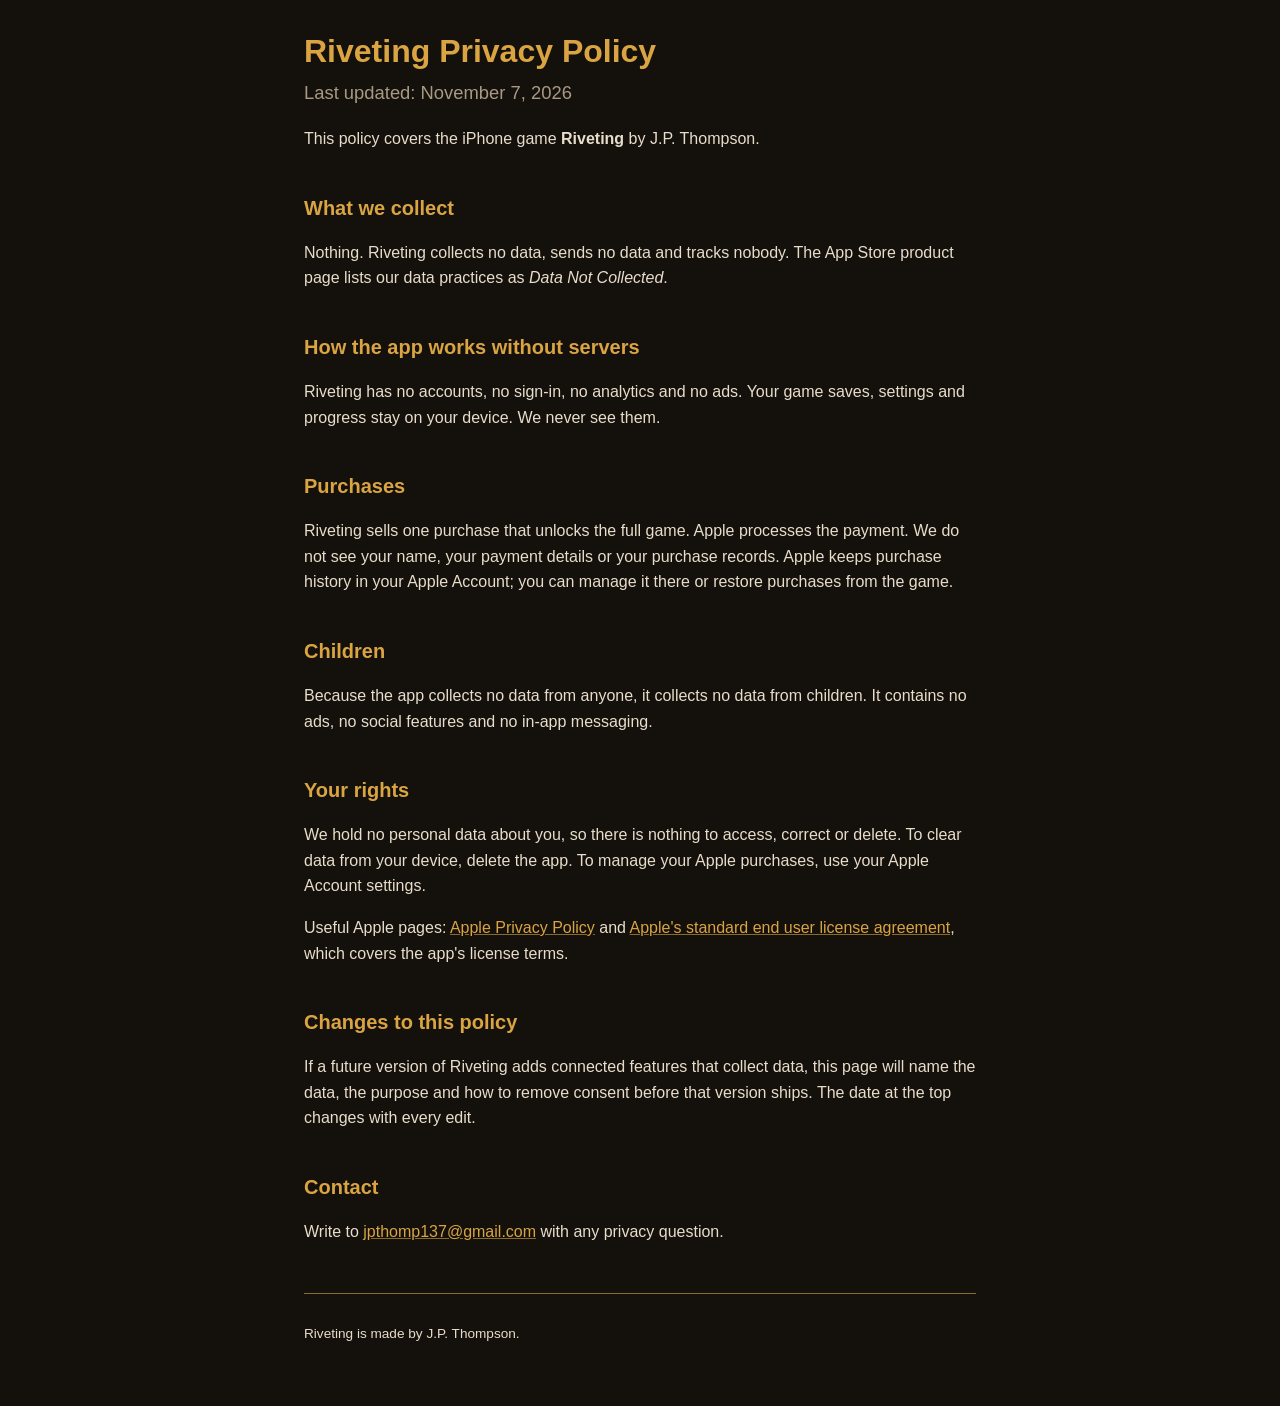
==== privacy.html @ 24a3f45d "Add Riveting support, privacy and marketing pages" ====
<!DOCTYPE html>
<html lang="en">
<head>
  <meta charset="utf-8">
  <meta name="viewport" content="width=device-width, initial-scale=1">
  <meta name="description" content="Privacy policy for Riveting, a roguelike pinball dungeon crawl for iPhone.">
  <title>Riveting — Privacy Policy</title>
  <link rel="stylesheet" href="styles.css">
</head>
<body>
  <header>
    <h1>Riveting Privacy Policy</h1>
    <p class="tagline">Last updated: November 7, 2026</p>
  </header>
  <main>
    <p>This policy covers the iPhone game <strong>Riveting</strong> by J.P. Thompson.</p>

    <h2>What we collect</h2>
    <p>Nothing. Riveting collects no data, sends no data and tracks nobody. The App Store product page lists our data practices as <em>Data Not Collected</em>.</p>

    <h2>How the app works without servers</h2>
    <p>Riveting has no accounts, no sign-in, no analytics and no ads. Your game saves, settings and progress stay on your device. We never see them.</p>

    <h2>Purchases</h2>
    <p>Riveting sells one purchase that unlocks the full game. Apple processes the payment. We do not see your name, your payment details or your purchase records. Apple keeps purchase history in your Apple Account; you can manage it there or restore purchases from the game.</p>

    <h2>Children</h2>
    <p>Because the app collects no data from anyone, it collects no data from children. It contains no ads, no social features and no in-app messaging.</p>

    <h2>Your rights</h2>
    <p>We hold no personal data about you, so there is nothing to access, correct or delete. To clear data from your device, delete the app. To manage your Apple purchases, use your Apple Account settings.</p>
    <p>Useful Apple pages: <a href="https://www.apple.com/legal/privacy/en-ww/">Apple Privacy Policy</a> and <a href="https://www.apple.com/legal/internet-services/itunes/dev/stdequality/">Apple's standard end user license agreement</a>, which covers the app's license terms.</p>

    <h2>Changes to this policy</h2>
    <p>If a future version of Riveting adds connected features that collect data, this page will name the data, the purpose and how to remove consent before that version ships. The date at the top changes with every edit.</p>

    <h2>Contact</h2>
    <p>Write to <a href="mailto:jpthomp137@gmail.com">jpthomp137@gmail.com</a> with any privacy question.</p>
  </main>
  <footer>
    <p>Riveting is made by J.P. Thompson.</p>
  </footer>
</body>
</html>
---- styles.css ----
:root {
  --bg: #14100c;
  --panel: #1f1812;
  --text: #e8ddcb;
  --dim: #a89a82;
  --brass: #d9a441;
  --brass-dark: #8a6a2f;
}

* { box-sizing: border-box; }

body {
  margin: 0;
  padding: 0 1rem 3rem;
  background: var(--bg);
  color: var(--text);
  font: 16px/1.6 -apple-system, "SF Pro Text", "Helvetica Neue", Helvetica, Arial, sans-serif;
}

main, header {
  max-width: 42rem;
  margin: 0 auto;
}

h1 {
  font-size: 2rem;
  line-height: 1.2;
  margin: 2rem 0 0.5rem;
  color: var(--brass);
}

h2 {
  font-size: 1.25rem;
  margin: 2.5rem 0 0.5rem;
  color: var(--brass);
}

p, li { color: var(--text); }

a { color: var(--brass); text-decoration-color: var(--brass-dark); }

.tagline {
  font-size: 1.15rem;
  color: var(--dim);
  margin-top: 0;
}

.panel {
  background: var(--panel);
  border: 1px solid var(--brass-dark);
  border-radius: 12px;
  padding: 1rem 1.25rem;
  margin: 1.5rem 0;
}

.contact {
  margin: 1rem 0 0;
}

footer {
  max-width: 42rem;
  margin: 3rem auto 0;
  border-top: 1px solid var(--brass-dark);
  padding-top: 1rem;
  color: var(--dim);
  font-size: 0.85rem;
}

nav {
  margin-top: 0.75rem;
  display: flex;
  gap: 1.5rem;
}
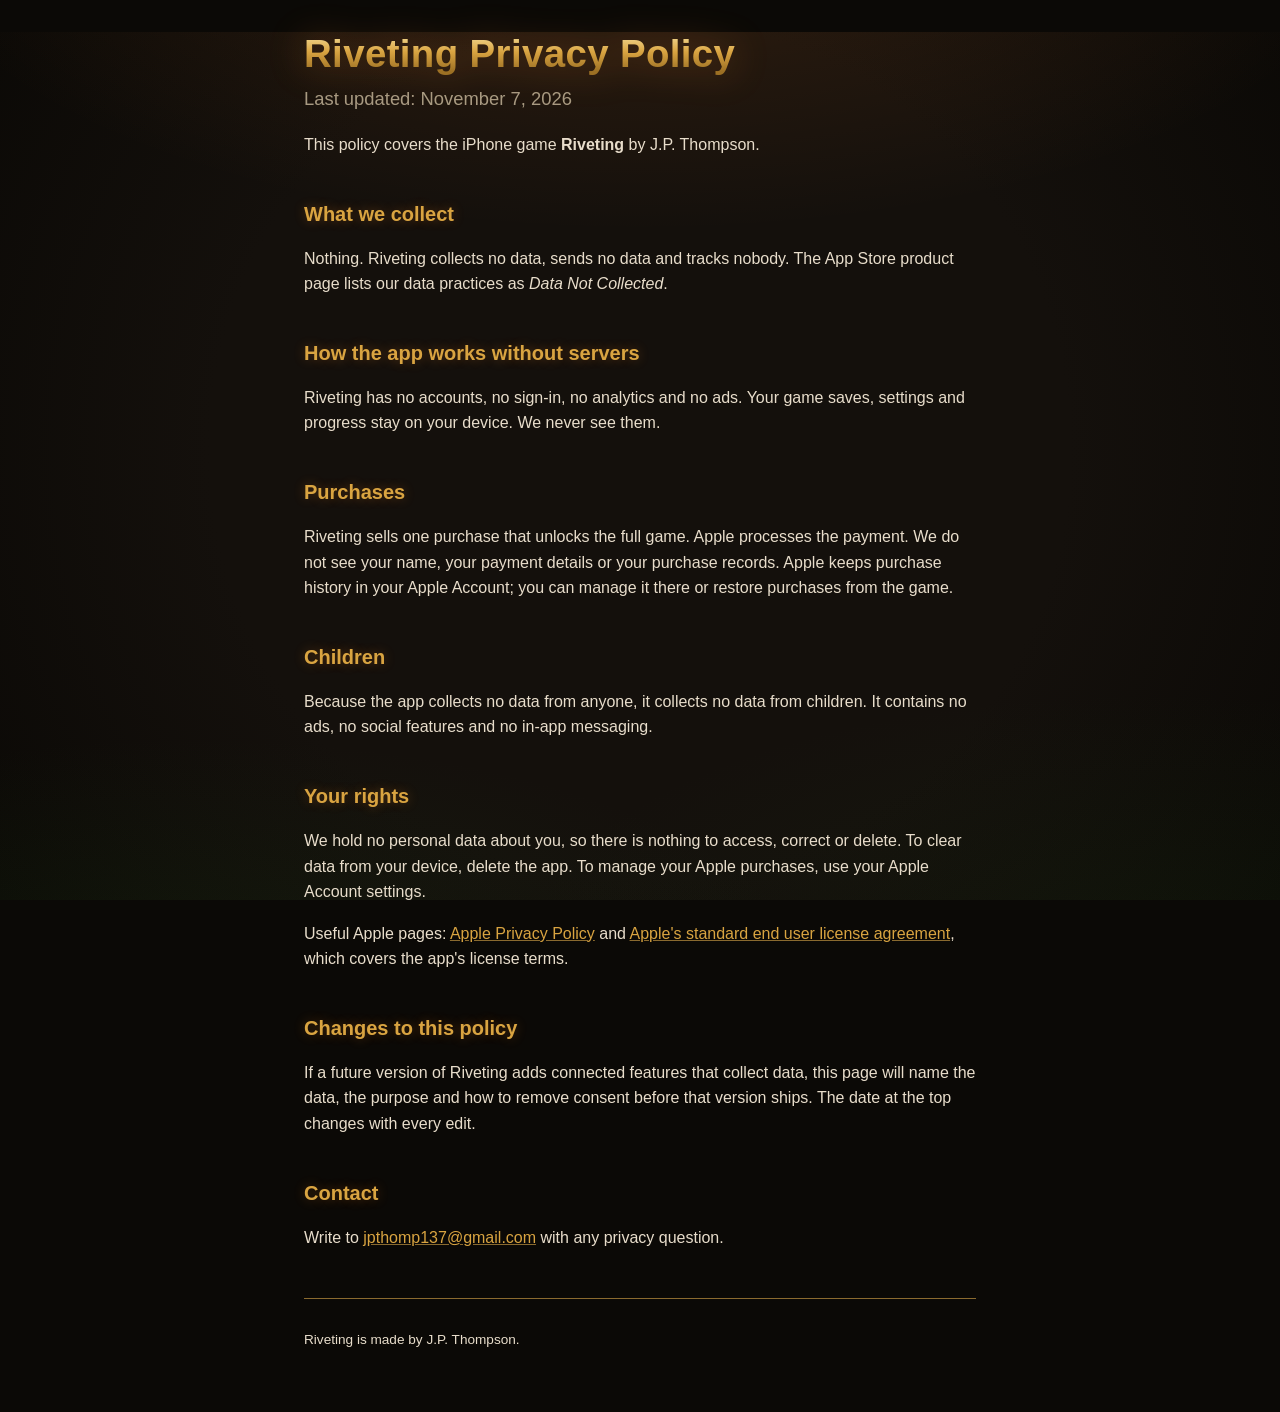
==== commit 2c8160fa: "Give the site the game's painted brass look" ====
--- a/privacy.html
+++ b/privacy.html
@@ -6,6 +6,7 @@
   <meta name="description" content="Privacy policy for Riveting, a roguelike pinball dungeon crawl for iPhone.">
   <title>Riveting — Privacy Policy</title>
   <link rel="stylesheet" href="styles.css">
+  <link rel="icon" type="image/png" href="assets/emblem.png">
 </head>
 <body>
   <header>
--- a/styles.css
+++ b/styles.css
@@ -1,20 +1,31 @@
 :root {
   --bg: #14100c;
+  --bg-deep: #0b0906;
+  --steel: #16220f;
   --panel: #1f1812;
   --text: #e8ddcb;
   --dim: #a89a82;
   --brass: #d9a441;
   --brass-dark: #8a6a2f;
+  --ember: #ff8a2a;
 }
 
 * { box-sizing: border-box; }
 
+html { background: var(--bg-deep); }
+
 body {
   margin: 0;
   padding: 0 1rem 3rem;
-  background: var(--bg);
   color: var(--text);
   font: 16px/1.6 -apple-system, "SF Pro Text", "Helvetica Neue", Helvetica, Arial, sans-serif;
+  background:
+    radial-gradient(ellipse 90% 55% at 50% -10%, rgba(255, 130, 40, 0.13), transparent 65%),
+    radial-gradient(ellipse 70% 40% at 15% 110%, rgba(40, 90, 30, 0.16), transparent 70%),
+    radial-gradient(ellipse 70% 40% at 90% 105%, rgba(40, 90, 30, 0.12), transparent 70%),
+    radial-gradient(circle at 50% 50%, var(--bg) 55%, var(--bg-deep) 100%);
+  background-attachment: fixed;
+  min-height: 100vh;
 }
 
 main, header {
@@ -22,22 +33,35 @@
   margin: 0 auto;
 }
 
+/* Brass gunmetal heading */
 h1 {
-  font-size: 2rem;
-  line-height: 1.2;
+  font-size: 2.4rem;
+  line-height: 1.15;
   margin: 2rem 0 0.5rem;
-  color: var(--brass);
+  background: linear-gradient(180deg, #f7e3a1 0%, var(--brass) 45%, #9c7024 90%);
+  -webkit-background-clip: text;
+  background-clip: text;
+  -webkit-text-fill-color: transparent;
+  filter: drop-shadow(0 0 18px rgba(255, 140, 40, 0.35));
+  letter-spacing: 0.01em;
 }
 
 h2 {
   font-size: 1.25rem;
   margin: 2.5rem 0 0.5rem;
   color: var(--brass);
+  text-shadow: 0 0 12px rgba(255, 140, 40, 0.3);
+}
+
+h3 {
+  color: var(--text);
+  font-size: 1.05rem;
 }
 
 p, li { color: var(--text); }
 
 a { color: var(--brass); text-decoration-color: var(--brass-dark); }
+a:hover { color: #f0c169; }
 
 .tagline {
   font-size: 1.15rem;
@@ -45,16 +69,96 @@
   margin-top: 0;
 }
 
+/* Riveted plaque panel: brass rim + corner rivet heads */
 .panel {
-  background: var(--panel);
+  background: linear-gradient(180deg, #241a10 0%, var(--panel) 30%, #181109 100%);
   border: 1px solid var(--brass-dark);
   border-radius: 12px;
   padding: 1rem 1.25rem;
   margin: 1.5rem 0;
+  box-shadow:
+    inset 0 1px 0 rgba(255, 200, 120, 0.12),
+    inset 0 0 40px rgba(0, 0, 0, 0.55),
+    0 2px 12px rgba(0, 0, 0, 0.6);
+  position: relative;
+}
+
+.plaque {
+  padding-top: 1.6rem;
+  margin-top: 2.1rem;
+}
+
+/* Corner rivet heads on the plaque rim */
+.plaque::before {
+  content: "";
+  position: absolute;
+  inset: 9px 11px;
+  pointer-events: none;
+  background-image:
+    radial-gradient(circle at 35% 30%, #f4cf8a 15%, var(--brass-dark) 85%),
+    radial-gradient(circle at 35% 30%, #f4cf8a 15%, var(--brass-dark) 85%),
+    radial-gradient(circle at 35% 30%, #f4cf8a 15%, var(--brass-dark) 85%),
+    radial-gradient(circle at 35% 30%, #f4cf8a 15%, var(--brass-dark) 85%);
+  background-size: 10px 10px;
+  background-repeat: no-repeat;
+  background-position: top left, top right, bottom left, bottom right;
+}
+
+/* Hero block */
+.hero {
+  display: flex;
+  align-items: center;
+  gap: 1.5rem;
+}
+
+.hero-icon {
+  flex: 0 0 auto;
+  width: 132px;
+  height: 132px;
+  border-radius: 28%;
+  border: 2px solid var(--brass-dark);
+  outline: 6px solid rgba(0, 0, 0, 0.45);
+  box-shadow: 0 0 34px rgba(255, 140, 40, 0.4);
+}
+
+.hero-copy { min-width: 0; }
+
+@media (max-width: 480px) {
+  .hero { flex-direction: column; text-align: center; }
+  h1 { margin-top: 1.5rem; }
+}
+
+/* Featured art */
+figure.feature {
+  margin: 1.5rem 0;
+  border-radius: 14px;
+  overflow: hidden;
+  border: 1px solid var(--brass-dark);
+  box-shadow: 0 0 30px rgba(255, 140, 40, 0.15), 0 4px 18px rgba(0, 0, 0, 0.65);
+}
+
+figure.feature img {
+  display: block;
+  width: 100%;
+  height: auto;
+}
+
+figure.feature figcaption {
+  padding: 0.5rem 0.9rem;
+  font-size: 0.85rem;
+  color: var(--dim);
+  background: #171008;
+  border-top: 1px solid var(--brass-dark);
 }
 
 .contact {
   margin: 1rem 0 0;
+}
+
+nav {
+  margin-top: 0.75rem;
+  display: flex;
+  gap: 1.5rem;
 }
 
 footer {
@@ -66,8 +170,10 @@
   font-size: 0.85rem;
 }
 
-nav {
-  margin-top: 0.75rem;
-  display: flex;
-  gap: 1.5rem;
+footer img {
+  width: 20px;
+  height: 20px;
+  border-radius: 6px;
+  vertical-align: -4px;
+  margin-right: 6px;
 }
